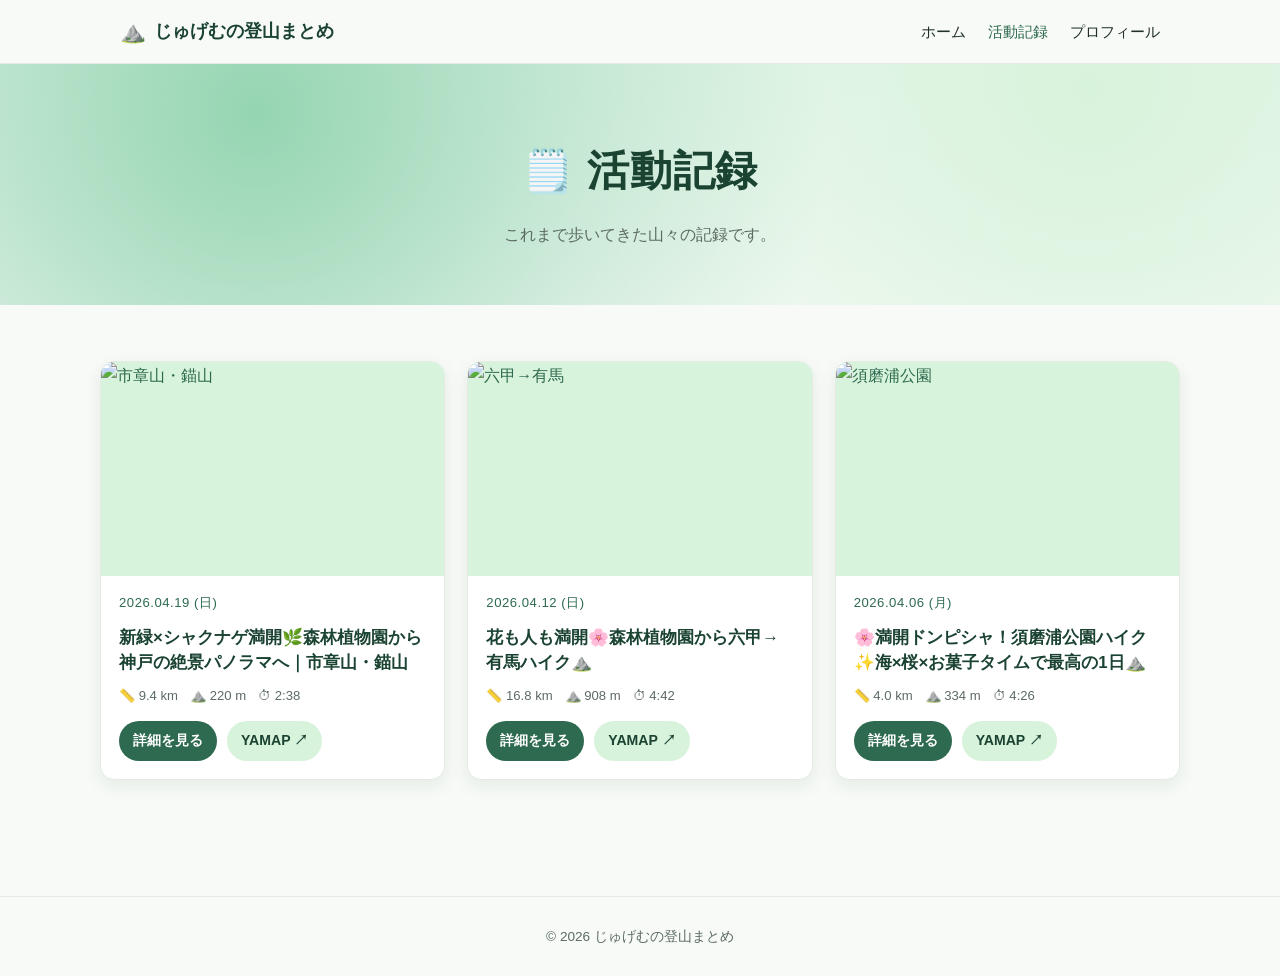
==== site/activities.html @ bc141ed9 "じゅげむの登山まとめ HP の初回コミット - ホーム / 活動記録 / プロフィールの3ページ構成 - 活動詳細ページ3件（市章山・錨山、六甲→有馬、須磨浦公園） - 緑系カラーパレットの共通CSS" ====
<!DOCTYPE html>
<html lang="ja">
<head>
  <meta charset="UTF-8">
  <meta name="viewport" content="width=device-width, initial-scale=1.0">
  <title>活動記録 | じゅげむの登山まとめ</title>
  <meta name="description" content="じゅげむが歩いてきた山々の活動記録一覧。">

  <meta property="og:site_name" content="じゅげむの登山まとめ">
  <meta property="og:type" content="website">
  <meta property="og:locale" content="ja_JP">
  <meta property="og:url" content="https://jugemu-hiking.pages.dev/activities.html">
  <meta property="og:title" content="活動記録 | じゅげむの登山まとめ">
  <meta property="og:description" content="じゅげむが歩いてきた山々の活動記録一覧。">
  <meta property="og:image" content="https://cdn.yamap.co.jp/imgproxy/public/LtQO2FfdhT02dO26KLZMvg-ePVbwFpNypX8Zi2hLQD0/rs:fit:1920:1080/q:50/aHR0cHM6Ly9zMy1h/cC1ub3J0aGVhc3Qt/MS5hbWF6b25hd3Mu/Y29tL2ltYWdlMi55/YW1hcC5jby5qcC9w/cm9kdWN0aW9uLzU1/NjhmM2I3LWM3NGMt/NGY5Ny04NjU1LWM5/MzQwZTA3MjRkNQ">
  <meta property="og:image:width" content="1920">
  <meta property="og:image:height" content="1080">
  <meta name="twitter:card" content="summary_large_image">

  <link rel="stylesheet" href="css/style.css">
</head>
<body>

<header class="site-header">
  <div class="nav">
    <a href="index.html" class="brand"><span class="brand-mark">⛰️</span>じゅげむの登山まとめ</a>
    <nav class="nav-links">
      <a href="index.html">ホーム</a>
      <a href="activities.html" class="active">活動記録</a>
      <a href="about.html">プロフィール</a>
    </nav>
  </div>
</header>

<section class="hero">
  <h1>🗒️ 活動記録</h1>
  <p>これまで歩いてきた山々の記録です。</p>
</section>

<main class="container section">
  <div class="grid">

    <article class="card">
      <a href="activities/47557894.html">
        <img class="card-img" src="https://cdn.yamap.co.jp/imgproxy/public/LtQO2FfdhT02dO26KLZMvg-ePVbwFpNypX8Zi2hLQD0/rs:fit:1920:1080/q:50/aHR0cHM6Ly9zMy1h/cC1ub3J0aGVhc3Qt/MS5hbWF6b25hd3Mu/Y29tL2ltYWdlMi55/YW1hcC5jby5qcC9w/cm9kdWN0aW9uLzU1/NjhmM2I3LWM3NGMt/NGY5Ny04NjU1LWM5/MzQwZTA3MjRkNQ" alt="市章山・錨山">
      </a>
      <div class="card-body">
        <div class="card-date">2026.04.19 (日)</div>
        <h3 class="card-title">新緑×シャクナゲ満開🌿森林植物園から神戸の絶景パノラマへ｜市章山・錨山</h3>
        <div class="card-meta">
          <span>📏 9.4 km</span>
          <span>⛰️ 220 m</span>
          <span>⏱ 2:38</span>
        </div>
        <div class="card-actions">
          <a class="btn btn-primary" href="activities/47557894.html">詳細を見る</a>
          <a class="btn btn-ghost" href="https://yamap.com/activities/47557894" target="_blank" rel="noopener">YAMAP ↗</a>
        </div>
      </div>
    </article>

    <article class="card">
      <a href="activities/47399804.html">
        <img class="card-img" src="https://cdn.yamap.co.jp/imgproxy/public/htRLoaoKz0wVbCYh0bLryYFvmFsWra5KT3A8ZQSlKCI/rs:fit:1440:1080/q:50/aHR0cHM6Ly9zMy1h/cC1ub3J0aGVhc3Qt/MS5hbWF6b25hd3Mu/Y29tL2ltYWdlMi55/YW1hcC5jby5qcC9w/cm9kdWN0aW9uL2Fm/MmRjNGIyLWYxNjIt/NDNjYS1hODk3LTMz/OTVjYTU3MzI5OA" alt="六甲→有馬">
      </a>
      <div class="card-body">
        <div class="card-date">2026.04.12 (日)</div>
        <h3 class="card-title">花も人も満開🌸森林植物園から六甲→有馬ハイク⛰️</h3>
        <div class="card-meta">
          <span>📏 16.8 km</span>
          <span>⛰️ 908 m</span>
          <span>⏱ 4:42</span>
        </div>
        <div class="card-actions">
          <a class="btn btn-primary" href="activities/47399804.html">詳細を見る</a>
          <a class="btn btn-ghost" href="https://yamap.com/activities/47399804" target="_blank" rel="noopener">YAMAP ↗</a>
        </div>
      </div>
    </article>

    <article class="card">
      <a href="activities/47266013.html">
        <img class="card-img" src="https://cdn.yamap.co.jp/imgproxy/public/RKjHVRXtMi9uaBnIgYnRYjdLi3A7MMkgQ2MLxmGFr38/rs:fit:1440:1080/q:50/aHR0cHM6Ly9zMy1h/cC1ub3J0aGVhc3Qt/MS5hbWF6b25hd3Mu/Y29tL2ltYWdlMi55/YW1hcC5jby5qcC9w/cm9kdWN0aW9uLzJj/OTRkYTc5LTBiZmYt/NDk0ZS05NTdhLTdh/ZWJjMTdlZTBlOA" alt="須磨浦公園">
      </a>
      <div class="card-body">
        <div class="card-date">2026.04.06 (月)</div>
        <h3 class="card-title">🌸満開ドンピシャ！須磨浦公園ハイク✨海×桜×お菓子タイムで最高の1日⛰️</h3>
        <div class="card-meta">
          <span>📏 4.0 km</span>
          <span>⛰️ 334 m</span>
          <span>⏱ 4:26</span>
        </div>
        <div class="card-actions">
          <a class="btn btn-primary" href="activities/47266013.html">詳細を見る</a>
          <a class="btn btn-ghost" href="https://yamap.com/activities/47266013" target="_blank" rel="noopener">YAMAP ↗</a>
        </div>
      </div>
    </article>

  </div>
</main>

<footer class="site-footer">
  &copy; 2026 じゅげむの登山まとめ
</footer>

</body>
</html>
---- site/css/style.css ----
:root {
  --green-900: #1b4332;
  --green-700: #2d6a4f;
  --green-500: #52b788;
  --green-300: #95d5b2;
  --green-100: #d8f3dc;
  --bg: #f7faf6;
  --card: #ffffff;
  --text: #22302a;
  --text-muted: #5c6b63;
  --border: #e3ebe4;
  --shadow: 0 6px 18px rgba(27, 67, 50, 0.08);
  --radius: 14px;
}

* { box-sizing: border-box; }

html, body {
  margin: 0;
  padding: 0;
  background: var(--bg);
  color: var(--text);
  font-family: -apple-system, BlinkMacSystemFont, "Hiragino Sans", "Noto Sans JP",
               "Yu Gothic UI", "Meiryo", sans-serif;
  line-height: 1.7;
  -webkit-font-smoothing: antialiased;
}

a { color: var(--green-700); text-decoration: none; }
a:hover { color: var(--green-500); }

img { max-width: 100%; display: block; }

.container {
  max-width: 1080px;
  margin: 0 auto;
  padding: 0 20px;
}

/* ---------- Header / Nav ---------- */
.site-header {
  position: sticky;
  top: 0;
  z-index: 50;
  background: rgba(247, 250, 246, 0.92);
  backdrop-filter: saturate(1.4) blur(8px);
  border-bottom: 1px solid var(--border);
}
.nav {
  display: flex;
  align-items: center;
  justify-content: space-between;
  padding: 14px 20px;
  max-width: 1080px;
  margin: 0 auto;
}
.brand {
  font-weight: 700;
  font-size: 1.1rem;
  color: var(--green-900);
  display: flex;
  align-items: center;
  gap: 8px;
}
.brand-mark { font-size: 1.3rem; }
.nav-links { display: flex; gap: 22px; }
.nav-links a {
  color: var(--text);
  font-weight: 500;
  font-size: 0.95rem;
}
.nav-links a.active { color: var(--green-700); }

/* ---------- Hero ---------- */
.hero {
  background:
    radial-gradient(circle at 20% 20%, var(--green-300) 0%, transparent 55%),
    radial-gradient(circle at 85% 10%, var(--green-100) 0%, transparent 50%),
    linear-gradient(180deg, #eaf6ee 0%, var(--bg) 100%);
  padding: 72px 20px 56px;
  text-align: center;
}
.hero h1 {
  margin: 0 0 14px;
  font-size: clamp(1.8rem, 4vw, 2.6rem);
  color: var(--green-900);
  letter-spacing: 0.02em;
}
.hero p {
  margin: 0 auto;
  max-width: 560px;
  color: var(--text-muted);
  font-size: 1.02rem;
}

/* ---------- Section ---------- */
.section {
  padding: 56px 0;
}
.section-title {
  display: flex;
  align-items: baseline;
  justify-content: space-between;
  margin: 0 0 24px;
}
.section-title h2 {
  margin: 0;
  font-size: 1.4rem;
  color: var(--green-900);
}
.section-title a {
  font-size: 0.92rem;
}

/* ---------- Card grid ---------- */
.grid {
  display: grid;
  grid-template-columns: repeat(auto-fill, minmax(280px, 1fr));
  gap: 22px;
}
.card {
  background: var(--card);
  border: 1px solid var(--border);
  border-radius: var(--radius);
  overflow: hidden;
  box-shadow: var(--shadow);
  transition: transform 0.18s ease, box-shadow 0.18s ease;
  display: flex;
  flex-direction: column;
}
.card:hover {
  transform: translateY(-3px);
  box-shadow: 0 10px 24px rgba(27, 67, 50, 0.14);
}
.card-img {
  width: 100%;
  aspect-ratio: 16 / 10;
  object-fit: cover;
  background: var(--green-100);
}
.card-body {
  padding: 16px 18px 18px;
  display: flex;
  flex-direction: column;
  gap: 10px;
  flex: 1;
}
.card-date {
  font-size: 0.82rem;
  color: var(--green-700);
  letter-spacing: 0.04em;
}
.card-title {
  margin: 0;
  font-size: 1.05rem;
  line-height: 1.5;
  color: var(--green-900);
}
.card-meta {
  margin-top: auto;
  display: flex;
  gap: 12px;
  flex-wrap: wrap;
  font-size: 0.82rem;
  color: var(--text-muted);
}
.card-meta span { display: inline-flex; align-items: center; gap: 4px; }
.card-actions {
  display: flex;
  gap: 10px;
  margin-top: 4px;
}
.btn {
  display: inline-flex;
  align-items: center;
  gap: 6px;
  padding: 8px 14px;
  border-radius: 999px;
  font-size: 0.88rem;
  font-weight: 600;
  transition: background 0.15s ease;
}
.btn-primary {
  background: var(--green-700);
  color: #fff;
}
.btn-primary:hover { background: var(--green-500); color: #fff; }
.btn-ghost {
  background: var(--green-100);
  color: var(--green-900);
}
.btn-ghost:hover { background: var(--green-300); color: var(--green-900); }

/* ---------- Activity detail page ---------- */
.detail-hero {
  position: relative;
  width: 100%;
  aspect-ratio: 16 / 9;
  overflow: hidden;
  background: var(--green-100);
}
.detail-hero img {
  width: 100%;
  height: 100%;
  object-fit: cover;
}
.detail {
  max-width: 820px;
  margin: -60px auto 0;
  padding: 0 20px;
  position: relative;
  z-index: 2;
}
.detail-card {
  background: var(--card);
  border-radius: var(--radius);
  box-shadow: var(--shadow);
  padding: 28px 28px 32px;
  border: 1px solid var(--border);
}
.detail-date {
  color: var(--green-700);
  font-size: 0.9rem;
  letter-spacing: 0.04em;
  margin-bottom: 6px;
}
.detail-title {
  margin: 0 0 18px;
  font-size: clamp(1.3rem, 2.6vw, 1.8rem);
  color: var(--green-900);
  line-height: 1.45;
}
.stats {
  display: grid;
  grid-template-columns: repeat(auto-fit, minmax(110px, 1fr));
  gap: 12px;
  background: var(--green-100);
  border-radius: 10px;
  padding: 16px;
  margin: 18px 0 22px;
}
.stat-label {
  display: block;
  font-size: 0.76rem;
  color: var(--green-700);
  margin-bottom: 2px;
}
.stat-value {
  font-size: 1.05rem;
  font-weight: 700;
  color: var(--green-900);
}
.detail-body p {
  margin: 0 0 14px;
  color: var(--text);
}
.detail-footer {
  display: flex;
  justify-content: space-between;
  align-items: center;
  margin-top: 22px;
  padding-top: 18px;
  border-top: 1px solid var(--border);
  font-size: 0.9rem;
}

/* ---------- Profile / About ---------- */
.profile {
  max-width: 720px;
  margin: 0 auto;
}
.profile-card {
  background: var(--card);
  border: 1px solid var(--border);
  border-radius: var(--radius);
  padding: 32px 28px;
  box-shadow: var(--shadow);
  text-align: center;
}
.avatar {
  width: 96px;
  height: 96px;
  border-radius: 50%;
  background: linear-gradient(135deg, var(--green-300), var(--green-700));
  margin: 0 auto 16px;
  display: flex;
  align-items: center;
  justify-content: center;
  font-size: 2.4rem;
  color: #fff;
}
.profile h2 { margin: 0 0 8px; color: var(--green-900); }
.profile .bio { color: var(--text-muted); }

/* ---------- Footer ---------- */
.site-footer {
  margin-top: 60px;
  padding: 28px 20px;
  text-align: center;
  color: var(--text-muted);
  font-size: 0.85rem;
  border-top: 1px solid var(--border);
}

/* ---------- Responsive ---------- */
@media (max-width: 640px) {
  .nav-links { gap: 14px; }
  .hero { padding: 56px 18px 44px; }
  .section { padding: 40px 0; }
  .detail { margin-top: -40px; }
  .detail-card { padding: 22px 18px 24px; }
}
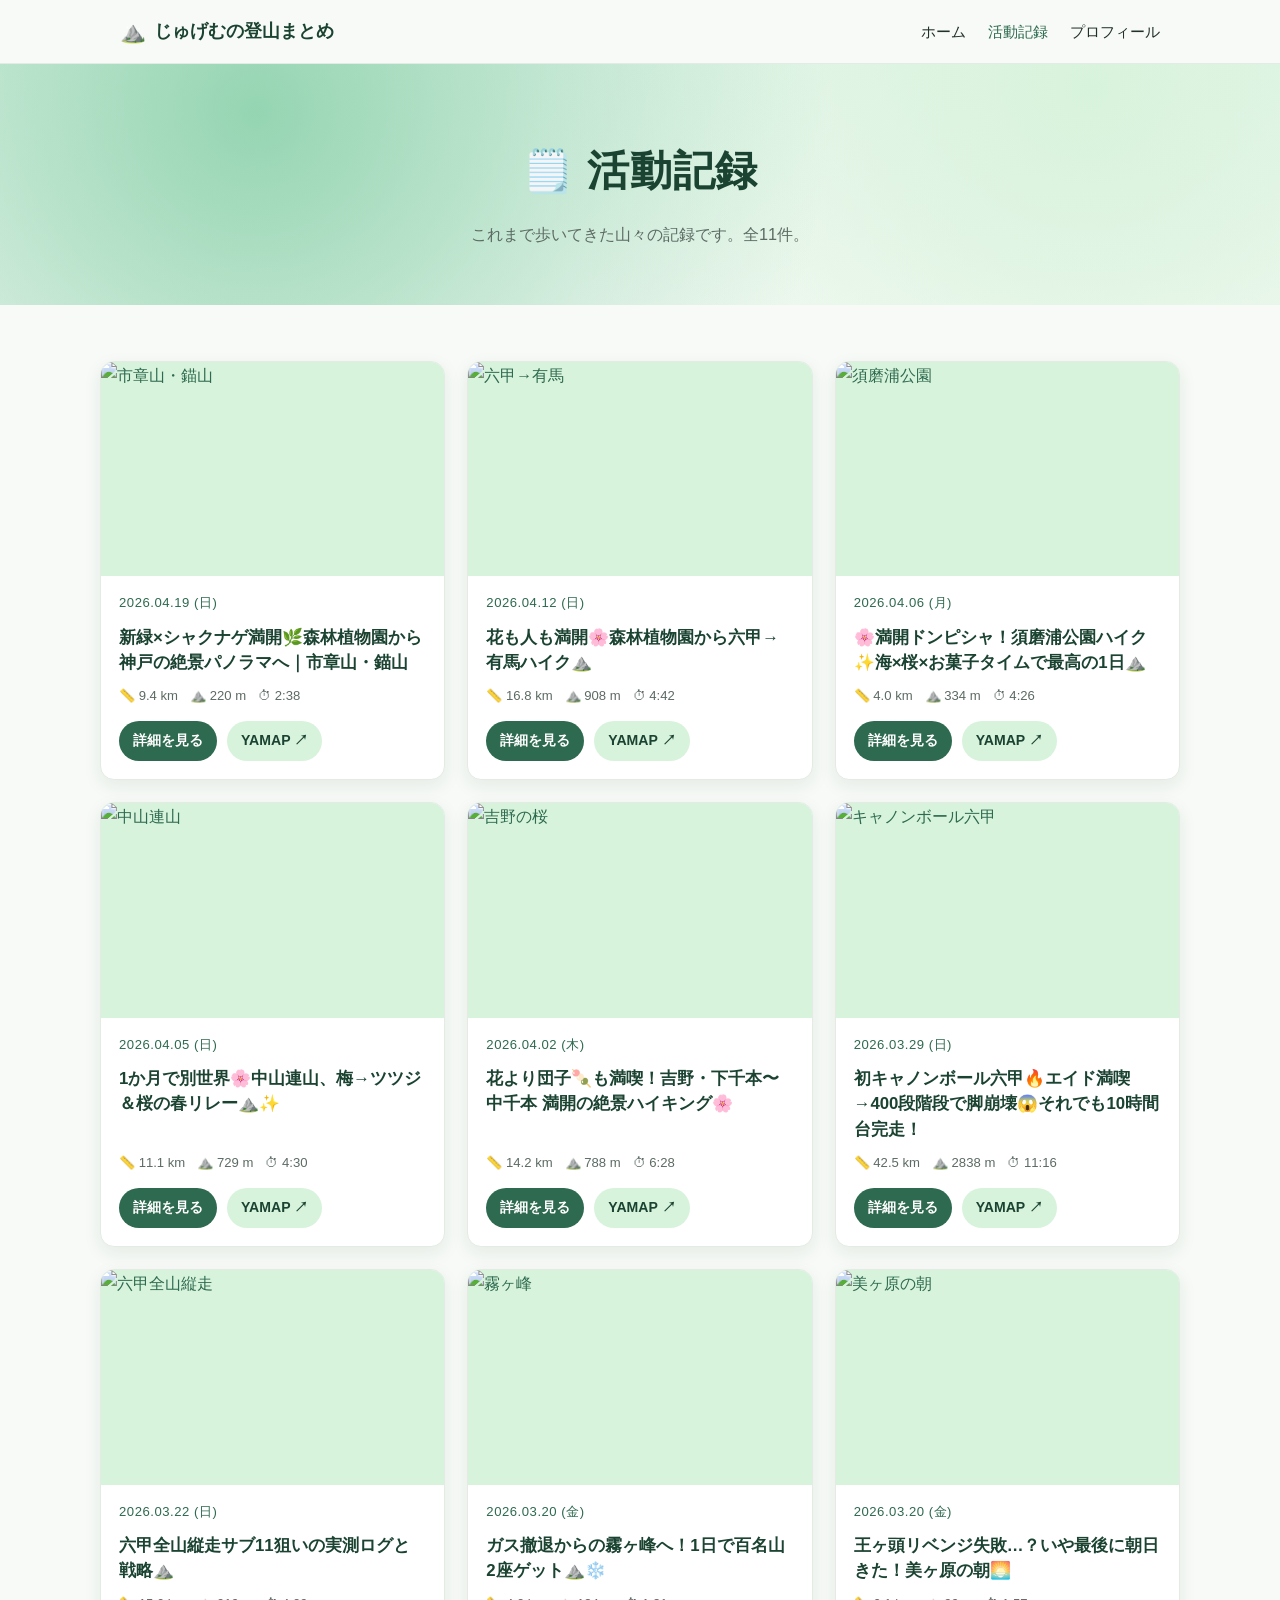
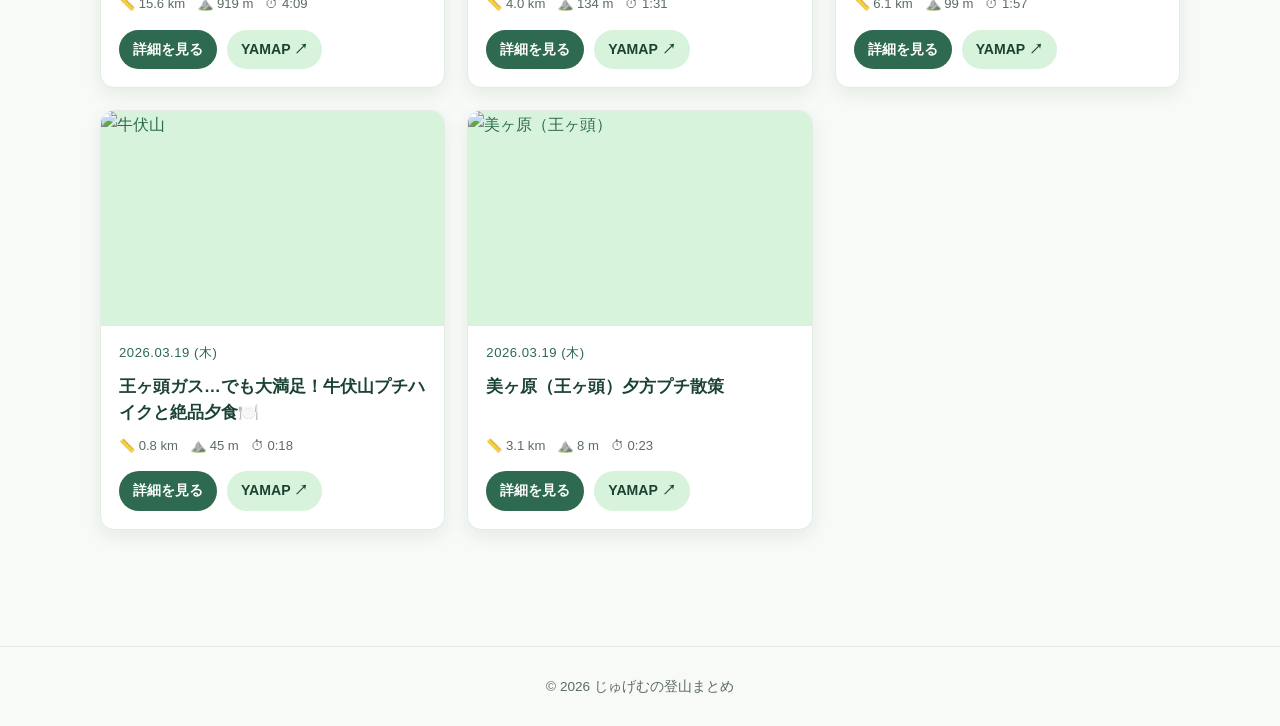
==== commit 9e81c75b: "活動記録を全11件に拡充 - 詳細ページ8件を追加（中山連山、吉野、キャノンボール六甲、六甲全山縦走、霧ヶ峰、美ヶ原リベンジ、牛伏山、美ヶ原王ヶ頭） - 各ページにOGP / Twitter Card" ====
--- a/site/activities.html
+++ b/site/activities.html
@@ -34,7 +34,7 @@
 
 <section class="hero">
   <h1>🗒️ 活動記録</h1>
-  <p>これまで歩いてきた山々の記録です。</p>
+  <p>これまで歩いてきた山々の記録です。全11件。</p>
 </section>
 
 <main class="container section">
@@ -97,6 +97,158 @@
       </div>
     </article>
 
+    <article class="card">
+      <a href="activities/47223425.html">
+        <img class="card-img" src="https://cdn.yamap.co.jp/imgproxy/public/iN25DBmpyQ4H3s5soPpWjY0ipBU1LNkvgVwhKYAW8Ws/rs:fit:1440:1080/q:50/aHR0cHM6Ly9zMy1hcC1ub3J0aGVhc3QtMS5hbWF6b25hd3MuY29tL2ltYWdlMi55YW1hcC5jby5qcC9wcm9kdWN0aW9uL2ViZjU2YmJmLTYyZTYtNDE1Mi05N2IxLWE0MzgwYzJjNmMzOA" alt="中山連山">
+      </a>
+      <div class="card-body">
+        <div class="card-date">2026.04.05 (日)</div>
+        <h3 class="card-title">1か月で別世界🌸中山連山、梅→ツツジ＆桜の春リレー⛰️✨</h3>
+        <div class="card-meta">
+          <span>📏 11.1 km</span>
+          <span>⛰️ 729 m</span>
+          <span>⏱ 4:30</span>
+        </div>
+        <div class="card-actions">
+          <a class="btn btn-primary" href="activities/47223425.html">詳細を見る</a>
+          <a class="btn btn-ghost" href="https://yamap.com/activities/47223425" target="_blank" rel="noopener">YAMAP ↗</a>
+        </div>
+      </div>
+    </article>
+
+    <article class="card">
+      <a href="activities/47168778.html">
+        <img class="card-img" src="https://cdn.yamap.co.jp/imgproxy/public/pN0MQWNKBHvVPf74ZyqJ_8gwpc_gwpBOK6AwDQP64zQ/rs:fit:1440:1080/q:50/aHR0cHM6Ly9zMy1h/cC1ub3J0aGVhc3Qt/MS5hbWF6b25hd3Mu/Y29tL2ltYWdlMi55/YW1hcC5jby5qcC9w/cm9kdWN0aW9uLzUz/ZTIwYjA1LTI2NzYt/NDExNS1iMmRkLTA4/OGQ1M2RkMWQ2ZQ" alt="吉野の桜">
+      </a>
+      <div class="card-body">
+        <div class="card-date">2026.04.02 (木)</div>
+        <h3 class="card-title">花より団子🍡も満喫！吉野・下千本〜中千本 満開の絶景ハイキング🌸</h3>
+        <div class="card-meta">
+          <span>📏 14.2 km</span>
+          <span>⛰️ 788 m</span>
+          <span>⏱ 6:28</span>
+        </div>
+        <div class="card-actions">
+          <a class="btn btn-primary" href="activities/47168778.html">詳細を見る</a>
+          <a class="btn btn-ghost" href="https://yamap.com/activities/47168778" target="_blank" rel="noopener">YAMAP ↗</a>
+        </div>
+      </div>
+    </article>
+
+    <article class="card">
+      <a href="activities/47131159.html">
+        <img class="card-img" src="https://cdn.yamap.co.jp/imgproxy/public/NXow7MdAUSIWDfw-S0WzCKNCo8pXI3FjKD29h5S1U1A/rs:fit:1920:1080/q:50/aHR0cHM6Ly9zMy1h/cC1ub3J0aGVhc3Qt/MS5hbWF6b25hd3Mu/Y29tL2ltYWdlMi55/YW1hcC5jby5qcC9w/cm9kdWN0aW9uLzI0/OTBjM2UwLTkzYWQt/NGExOS1hM2Y3LTYy/MjNjYjNmMzE1NQ" alt="キャノンボール六甲">
+      </a>
+      <div class="card-body">
+        <div class="card-date">2026.03.29 (日)</div>
+        <h3 class="card-title">初キャノンボール六甲🔥エイド満喫→400段階段で脚崩壊😱それでも10時間台完走！</h3>
+        <div class="card-meta">
+          <span>📏 42.5 km</span>
+          <span>⛰️ 2838 m</span>
+          <span>⏱ 11:16</span>
+        </div>
+        <div class="card-actions">
+          <a class="btn btn-primary" href="activities/47131159.html">詳細を見る</a>
+          <a class="btn btn-ghost" href="https://yamap.com/activities/47131159" target="_blank" rel="noopener">YAMAP ↗</a>
+        </div>
+      </div>
+    </article>
+
+    <article class="card">
+      <a href="activities/46940071.html">
+        <img class="card-img" src="https://cdn.yamap.co.jp/imgproxy/public/zMOpqKBKtm0P5H06yHBITLyDL5cb9JyyguBWfDRUxbQ/rs:fit:1440:1080/q:50/aHR0cHM6Ly9zMy1h/cC1ub3J0aGVhc3Qt/MS5hbWF6b25hd3Mu/Y29tL2ltYWdlMi55/YW1hcC5jby5qcC9w/cm9kdWN0aW9uLzZh/OTkxZjU3LTA1NTQt/NDg1ZS1iYTQyLWFj/OWYyNWI4NzE4OA" alt="六甲全山縦走">
+      </a>
+      <div class="card-body">
+        <div class="card-date">2026.03.22 (日)</div>
+        <h3 class="card-title">六甲全山縦走サブ11狙いの実測ログと戦略⛰️</h3>
+        <div class="card-meta">
+          <span>📏 15.6 km</span>
+          <span>⛰️ 919 m</span>
+          <span>⏱ 4:09</span>
+        </div>
+        <div class="card-actions">
+          <a class="btn btn-primary" href="activities/46940071.html">詳細を見る</a>
+          <a class="btn btn-ghost" href="https://yamap.com/activities/46940071" target="_blank" rel="noopener">YAMAP ↗</a>
+        </div>
+      </div>
+    </article>
+
+    <article class="card">
+      <a href="activities/46856867.html">
+        <img class="card-img" src="https://cdn.yamap.co.jp/imgproxy/public/hdvqw-jBOB7kgZJgn9z5PDtAn_L4-CZ5xwrAgQYla-c/rs:fit:1440:1080/q:50/aHR0cHM6Ly9zMy1h/cC1ub3J0aGVhc3Qt/MS5hbWF6b25hd3Mu/Y29tL2ltYWdlMi55/YW1hcC5jby5qcC9w/cm9kdWN0aW9uLzVj/YTNhMTRlLTc3NWYt/NGQ2ZC1iZjliLWQ5/ZDdlYmEyMTQ1ZQ" alt="霧ヶ峰">
+      </a>
+      <div class="card-body">
+        <div class="card-date">2026.03.20 (金)</div>
+        <h3 class="card-title">ガス撤退からの霧ヶ峰へ！1日で百名山2座ゲット⛰️❄️</h3>
+        <div class="card-meta">
+          <span>📏 4.0 km</span>
+          <span>⛰️ 134 m</span>
+          <span>⏱ 1:31</span>
+        </div>
+        <div class="card-actions">
+          <a class="btn btn-primary" href="activities/46856867.html">詳細を見る</a>
+          <a class="btn btn-ghost" href="https://yamap.com/activities/46856867" target="_blank" rel="noopener">YAMAP ↗</a>
+        </div>
+      </div>
+    </article>
+
+    <article class="card">
+      <a href="activities/46841780.html">
+        <img class="card-img" src="https://cdn.yamap.co.jp/imgproxy/public/6Ks6DVUGp6dpyfftW9olXcHNV2a5z-_DUUV8Hpmftgg/rs:fit:1440:1080/q:50/aHR0cHM6Ly9zMy1h/cC1ub3J0aGVhc3Qt/MS5hbWF6b25hd3Mu/Y29tL2ltYWdlMi55/YW1hcC5jby5qcC9w/cm9kdWN0aW9uLzY5/NDcyNjFjLWQxYjgt/NGVmMy1hZDQ2LTRh/MDJmOWI1ZGU0OA" alt="美ヶ原の朝">
+      </a>
+      <div class="card-body">
+        <div class="card-date">2026.03.20 (金)</div>
+        <h3 class="card-title">王ヶ頭リベンジ失敗…？いや最後に朝日きた！美ヶ原の朝🌅</h3>
+        <div class="card-meta">
+          <span>📏 6.1 km</span>
+          <span>⛰️ 99 m</span>
+          <span>⏱ 1:57</span>
+        </div>
+        <div class="card-actions">
+          <a class="btn btn-primary" href="activities/46841780.html">詳細を見る</a>
+          <a class="btn btn-ghost" href="https://yamap.com/activities/46841780" target="_blank" rel="noopener">YAMAP ↗</a>
+        </div>
+      </div>
+    </article>
+
+    <article class="card">
+      <a href="activities/46839567.html">
+        <img class="card-img" src="https://cdn.yamap.co.jp/imgproxy/public/RlS_lomsD9PoOj03JNkIdRkRRDMONg7c6CVZqVeFPvU/rs:fit:1920:1080/q:50/aHR0cHM6Ly9zMy1h/cC1ub3J0aGVhc3Qt/MS5hbWF6b25hd3Mu/Y29tL2ltYWdlMi55/YW1hcC5jby5qcC9w/cm9kdWN0aW9uLzIw/MWUyY2ExLTlkYjMt/NGIyYy05YjBkLTdk/MTRhZTRmYTcxMg" alt="牛伏山">
+      </a>
+      <div class="card-body">
+        <div class="card-date">2026.03.19 (木)</div>
+        <h3 class="card-title">王ヶ頭ガス…でも大満足！牛伏山プチハイクと絶品夕食🍽️</h3>
+        <div class="card-meta">
+          <span>📏 0.8 km</span>
+          <span>⛰️ 45 m</span>
+          <span>⏱ 0:18</span>
+        </div>
+        <div class="card-actions">
+          <a class="btn btn-primary" href="activities/46839567.html">詳細を見る</a>
+          <a class="btn btn-ghost" href="https://yamap.com/activities/46839567" target="_blank" rel="noopener">YAMAP ↗</a>
+        </div>
+      </div>
+    </article>
+
+    <article class="card">
+      <a href="activities/46839330.html">
+        <img class="card-img" src="https://cdn.yamap.co.jp/imgproxy/public/zMOpqKBKtm0P5H06yHBITLyDL5cb9JyyguBWfDRUxbQ/rs:fit:1440:1080/q:50/aHR0cHM6Ly9zMy1h/cC1ub3J0aGVhc3Qt/MS5hbWF6b25hd3Mu/Y29tL2ltYWdlMi55/YW1hcC5jby5qcC9w/cm9kdWN0aW9uLzZh/OTkxZjU3LTA1NTQt/NDg1ZS1iYTQyLWFj/OWYyNWI4NzE4OA" alt="美ヶ原（王ヶ頭）">
+      </a>
+      <div class="card-body">
+        <div class="card-date">2026.03.19 (木)</div>
+        <h3 class="card-title">美ヶ原（王ヶ頭）夕方プチ散策</h3>
+        <div class="card-meta">
+          <span>📏 3.1 km</span>
+          <span>⛰️ 8 m</span>
+          <span>⏱ 0:23</span>
+        </div>
+        <div class="card-actions">
+          <a class="btn btn-primary" href="activities/46839330.html">詳細を見る</a>
+          <a class="btn btn-ghost" href="https://yamap.com/activities/46839330" target="_blank" rel="noopener">YAMAP ↗</a>
+        </div>
+      </div>
+    </article>
+
   </div>
 </main>
 
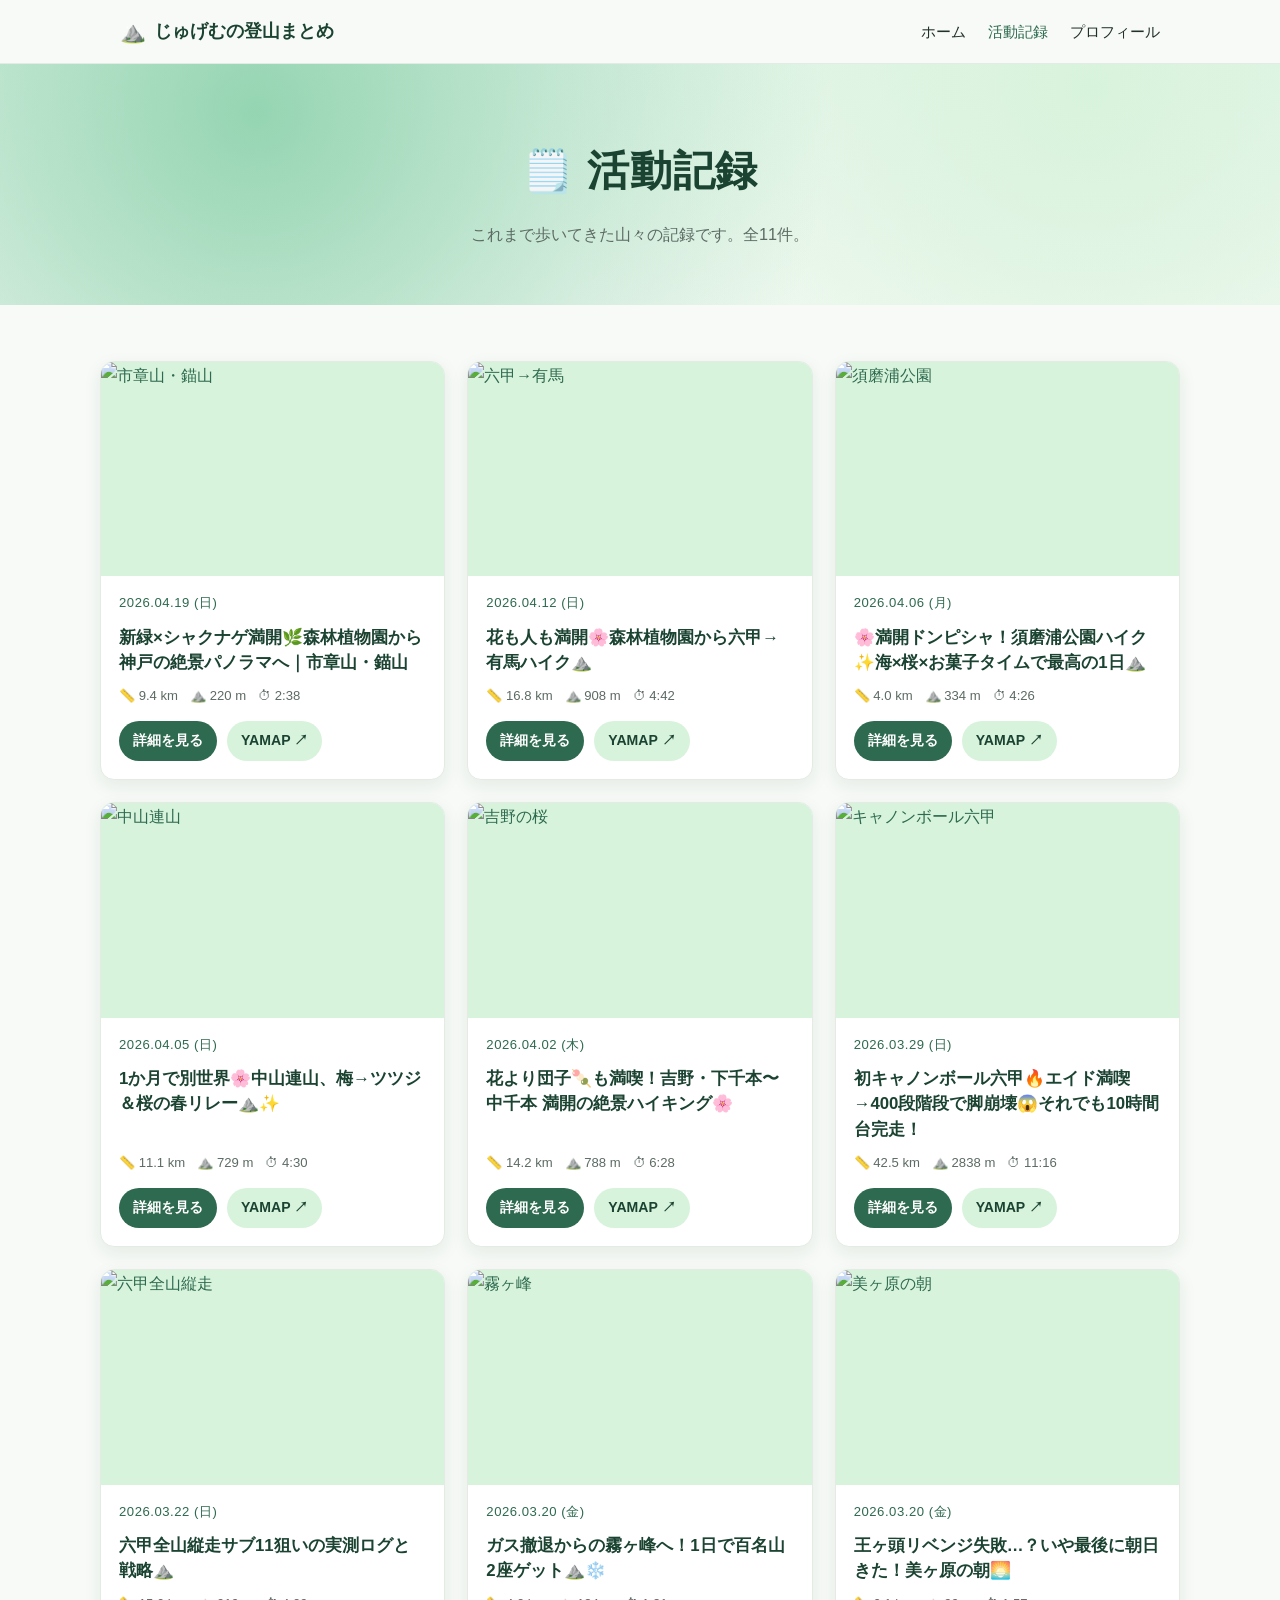
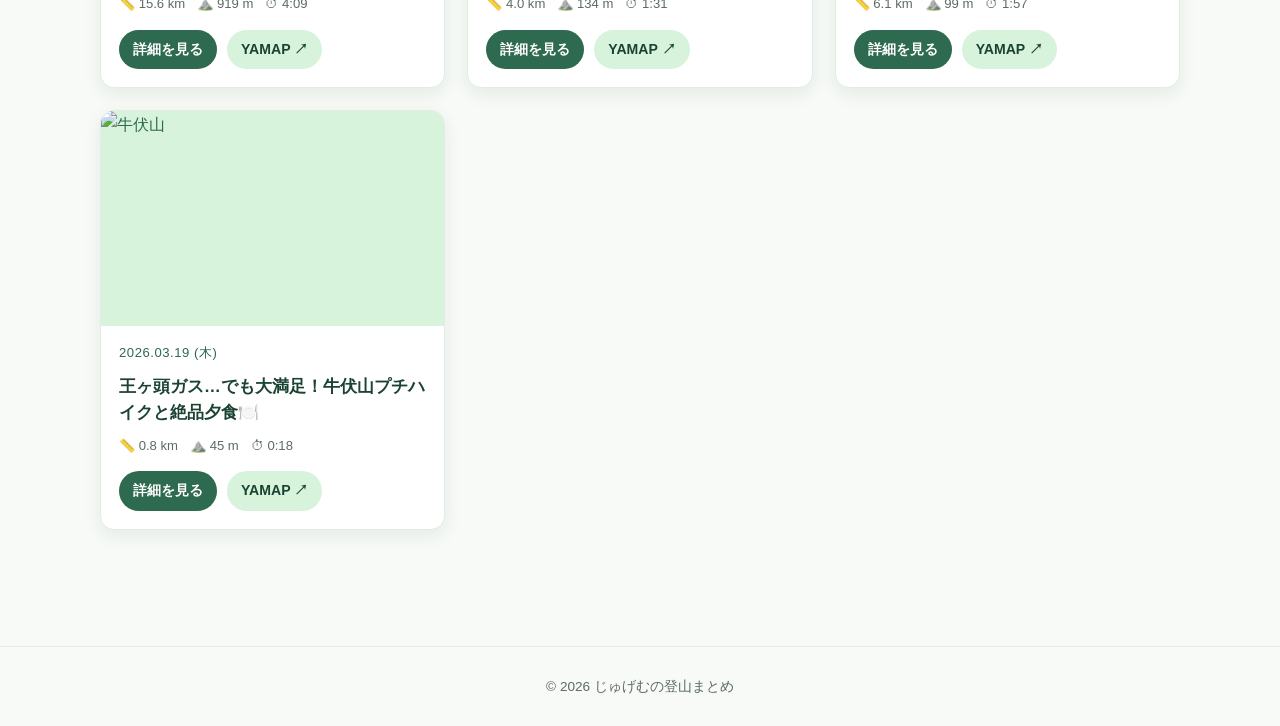
==== commit 26895ca3: "美ヶ原夕方散策を削除" ====
--- a/site/activities.html
+++ b/site/activities.html
@@ -99,7 +99,7 @@
 
     <article class="card">
       <a href="activities/47223425.html">
-        <img class="card-img" src="https://cdn.yamap.co.jp/imgproxy/public/iN25DBmpyQ4H3s5soPpWjY0ipBU1LNkvgVwhKYAW8Ws/rs:fit:1440:1080/q:50/aHR0cHM6Ly9zMy1hcC1ub3J0aGVhc3QtMS5hbWF6b25hd3MuY29tL2ltYWdlMi55YW1hcC5jby5qcC9wcm9kdWN0aW9uL2ViZjU2YmJmLTYyZTYtNDE1Mi05N2IxLWE0MzgwYzJjNmMzOA" alt="中山連山">
+        <img class="card-img" src="https://cdn.yamap.co.jp/imgproxy/public/iN25DBmpyQ4H3s5soPpWjY0ipBU1LNkvgVwhKYAW8Ws/rs:fit:1440:1080/q:50/aHR0cHM6Ly9zMy1h/cC1ub3J0aGVhc3Qt/MS5hbWF6b25hd3Mu/Y29tL2ltYWdlMi55/YW1hcC5jby5qcC9w/cm9kdWN0aW9uL2Vi/ZjU2YmJmLTYyZTYt/NDE1Mi05N2IxLWE0/MzgwYzJjNmMzOA" alt="中山連山">
       </a>
       <div class="card-body">
         <div class="card-date">2026.04.05 (日)</div>
@@ -230,25 +230,6 @@
       </div>
     </article>
 
-    <article class="card">
-      <a href="activities/46839330.html">
-        <img class="card-img" src="https://cdn.yamap.co.jp/imgproxy/public/zMOpqKBKtm0P5H06yHBITLyDL5cb9JyyguBWfDRUxbQ/rs:fit:1440:1080/q:50/aHR0cHM6Ly9zMy1h/cC1ub3J0aGVhc3Qt/MS5hbWF6b25hd3Mu/Y29tL2ltYWdlMi55/YW1hcC5jby5qcC9w/cm9kdWN0aW9uLzZh/OTkxZjU3LTA1NTQt/NDg1ZS1iYTQyLWFj/OWYyNWI4NzE4OA" alt="美ヶ原（王ヶ頭）">
-      </a>
-      <div class="card-body">
-        <div class="card-date">2026.03.19 (木)</div>
-        <h3 class="card-title">美ヶ原（王ヶ頭）夕方プチ散策</h3>
-        <div class="card-meta">
-          <span>📏 3.1 km</span>
-          <span>⛰️ 8 m</span>
-          <span>⏱ 0:23</span>
-        </div>
-        <div class="card-actions">
-          <a class="btn btn-primary" href="activities/46839330.html">詳細を見る</a>
-          <a class="btn btn-ghost" href="https://yamap.com/activities/46839330" target="_blank" rel="noopener">YAMAP ↗</a>
-        </div>
-      </div>
-    </article>
-
   </div>
 </main>
 
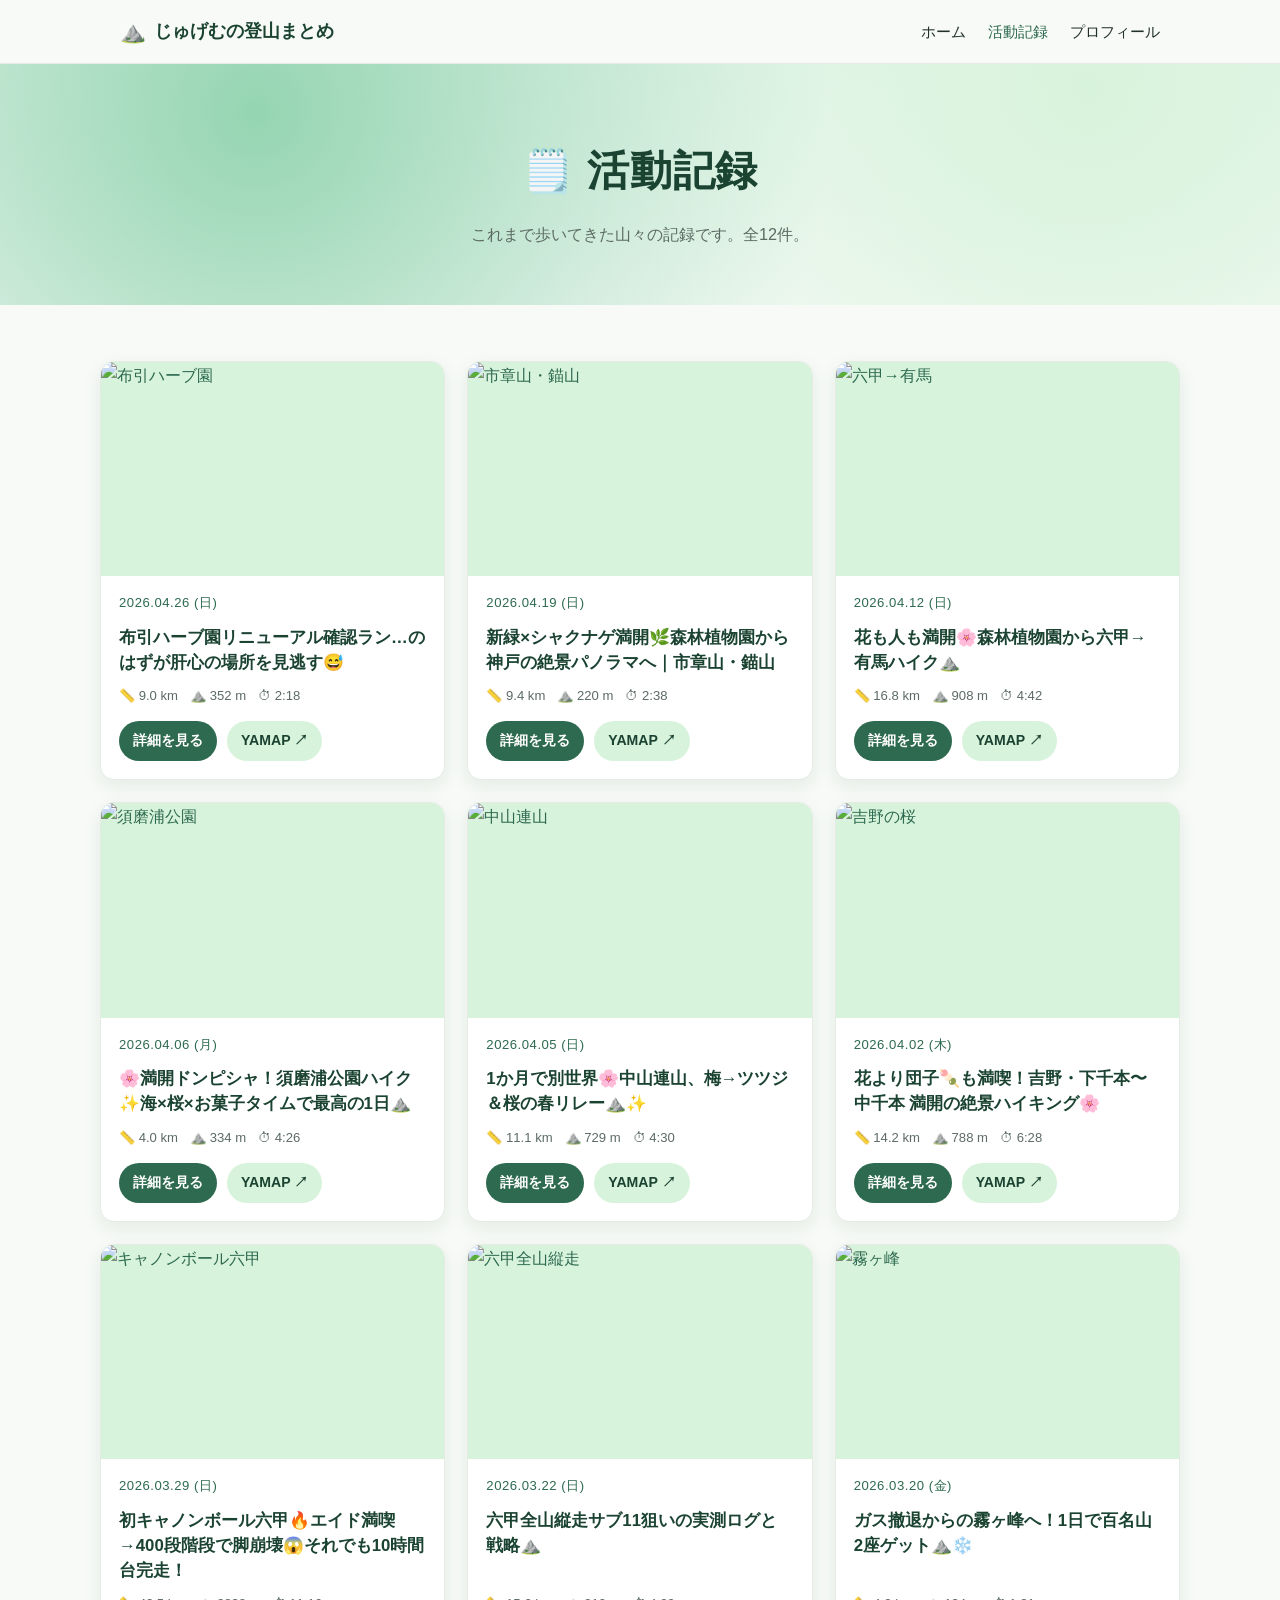
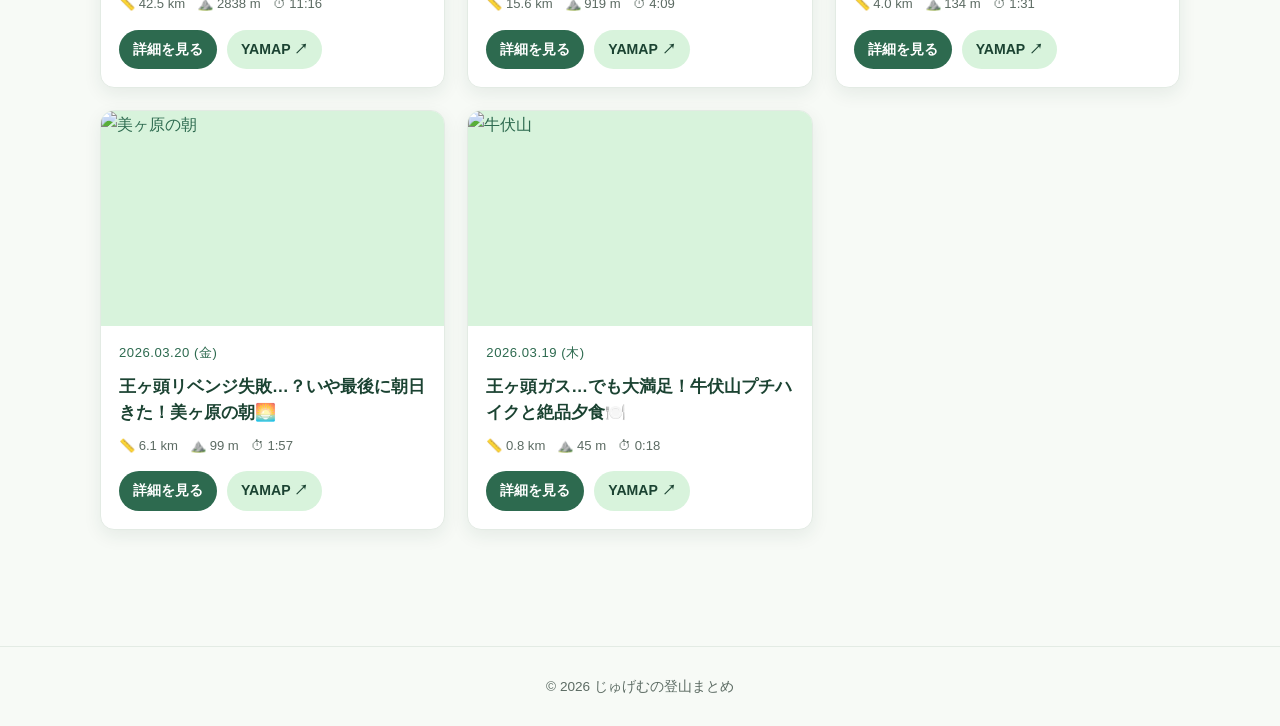
==== commit 486f5366: "布引ハーブ園の山行記録を追加（2026.04.26） Co-Authored-By: Claude Sonnet 4.6 <noreply@anthropic.com>" ====
--- a/site/activities.html
+++ b/site/activities.html
@@ -34,11 +34,30 @@
 
 <section class="hero">
   <h1>🗒️ 活動記録</h1>
-  <p>これまで歩いてきた山々の記録です。全11件。</p>
+  <p>これまで歩いてきた山々の記録です。全12件。</p>
 </section>
 
 <main class="container section">
   <div class="grid">
+
+    <article class="card">
+      <a href="activities/47728688.html">
+        <img class="card-img" src="https://cdn.yamap.co.jp/imgproxy/public/xCgkYoN-_dKCTD7QiXzAC8wMJCecuK4JfdlOb-cwkSU/rs:fit:1440:1080/q:50/aHR0cHM6Ly9zMy1h/cC1ub3J0aGVhc3Qt/MS5hbWF6b25hd3Mu/Y29tL2ltYWdlMi55/YW1hcC5jby5qcC9w/cm9kdWN0aW9uL2Zk/ZWE4N2JjLTA3ZjMt/NDU0Ny1hNDlkLWEz/NzZhNWM1ZTE1Zg" alt="布引ハーブ園">
+      </a>
+      <div class="card-body">
+        <div class="card-date">2026.04.26 (日)</div>
+        <h3 class="card-title">布引ハーブ園リニューアル確認ラン…のはずが肝心の場所を見逃す😅</h3>
+        <div class="card-meta">
+          <span>📏 9.0 km</span>
+          <span>⛰️ 352 m</span>
+          <span>⏱ 2:18</span>
+        </div>
+        <div class="card-actions">
+          <a class="btn btn-primary" href="activities/47728688.html">詳細を見る</a>
+          <a class="btn btn-ghost" href="https://yamap.com/activities/47728688" target="_blank" rel="noopener">YAMAP ↗</a>
+        </div>
+      </div>
+    </article>
 
     <article class="card">
       <a href="activities/47557894.html">
